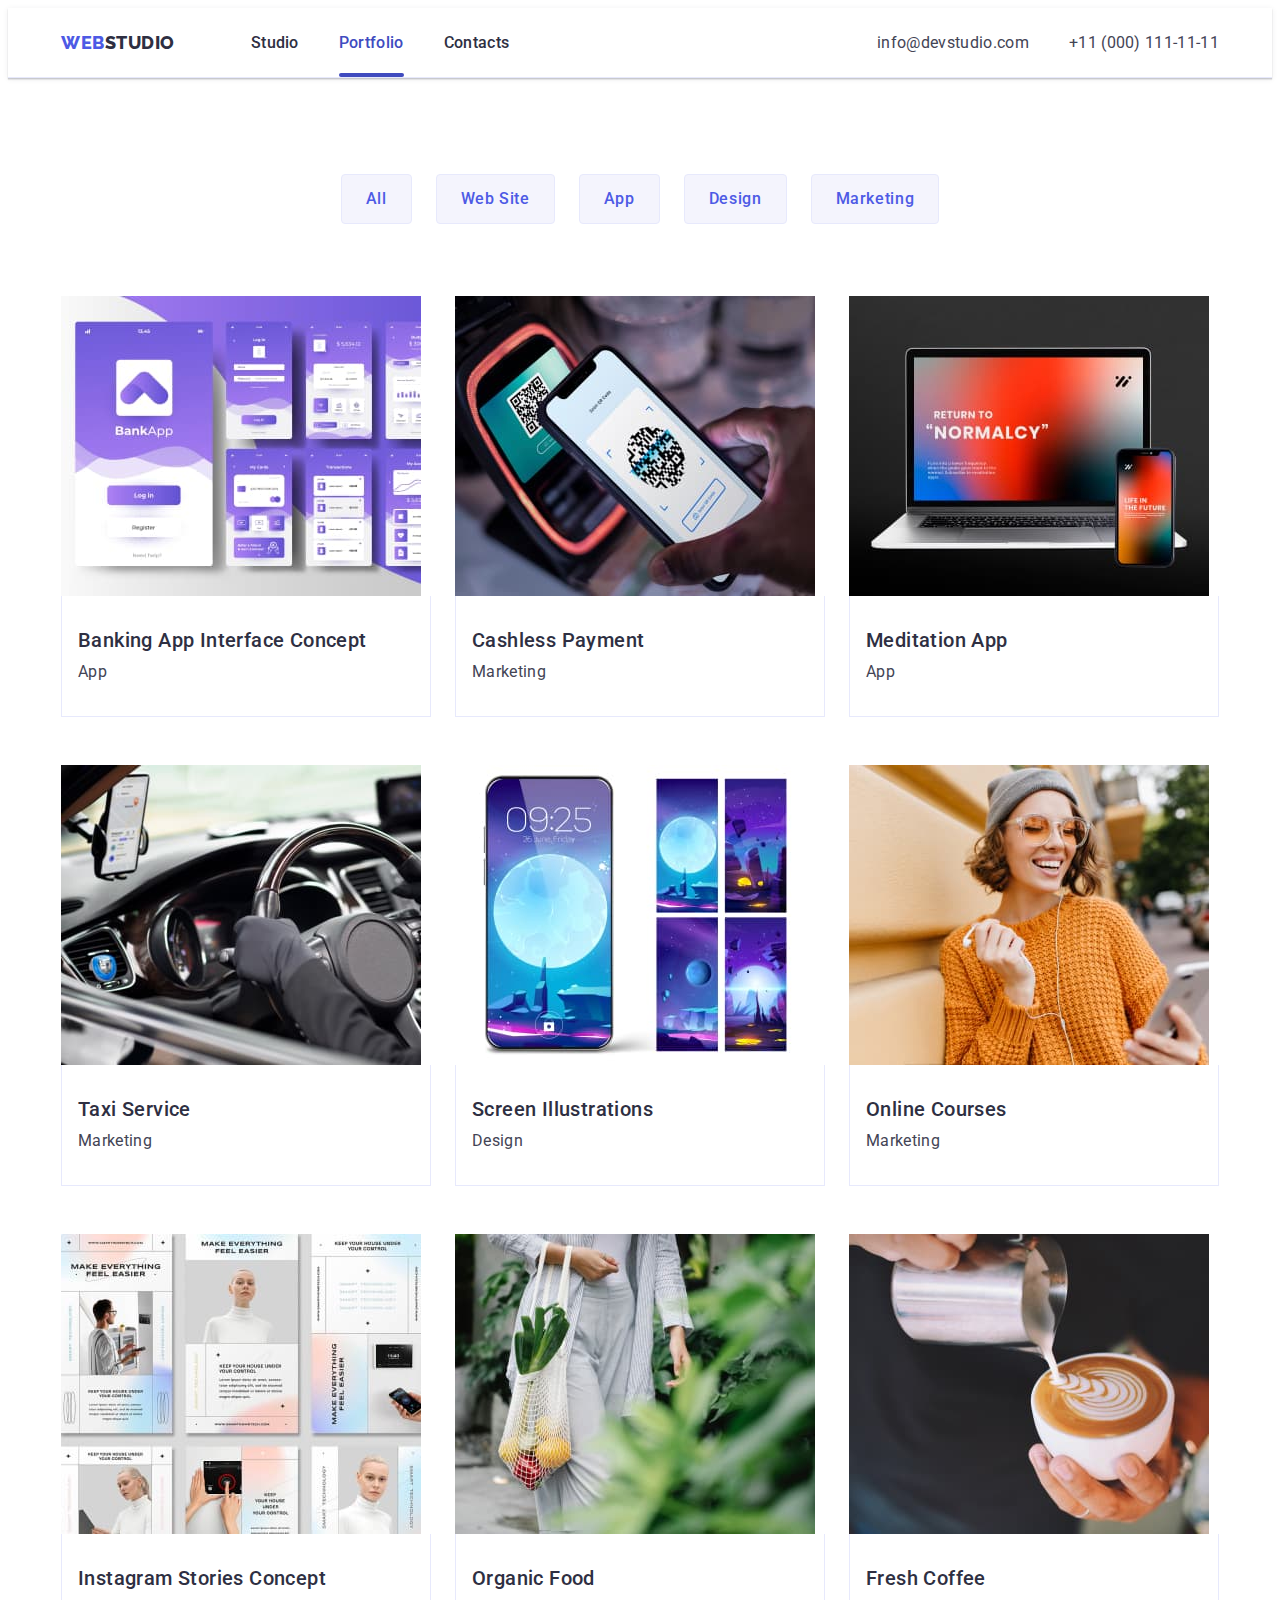
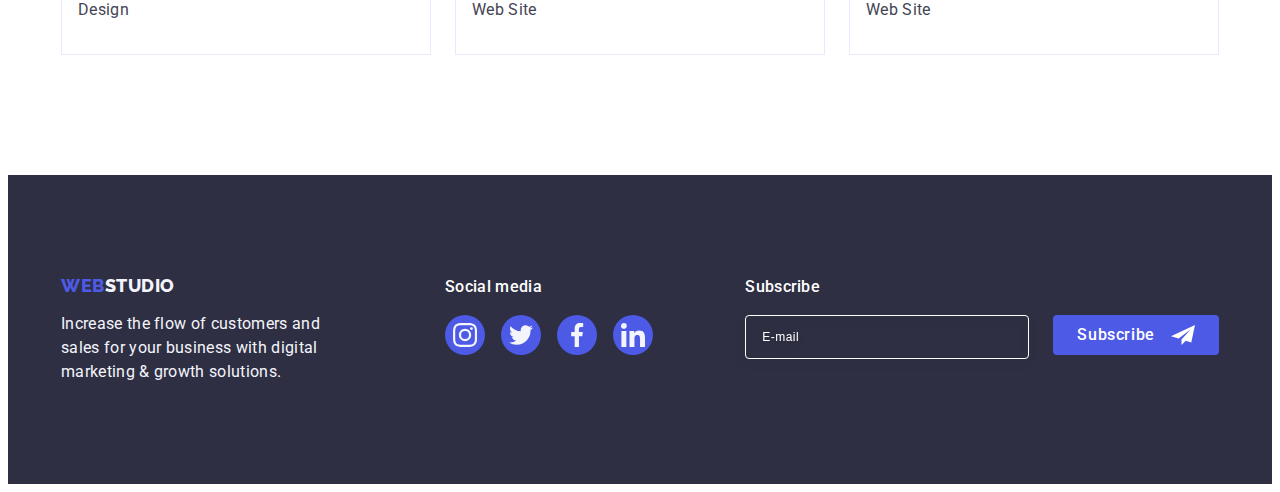
==== portfolio.html @ a3e86088 "start" ====
<!DOCTYPE html>
<html lang="en">
  <head>
    <meta charset="UTF-8" />
    <meta name="viewport" content="width=device-width, initial-scale=1.0" />
    <meta name="description" content="Integrated website development" />
    <link
      rel="stylesheet"
      href="https://cdnjs.cloudflare.com/ajax/libs/modern-normalize/2.0.0/modern-normalize.min.css"
      integrity="sha512-4xo8blKMVCiXpTaLzQSLSw3KFOVPWhm/TRtuPVc4WG6kUgjH6J03IBuG7JZPkcWMxJ5huwaBpOpnwYElP/m6wg=="
      crossorigin="anonymous"
      referrerpolicy="no-referrer"
    />
    <link rel="preconnect" href="https://fonts.googleapis.com" />
    <link rel="preconnect" href="https://fonts.gstatic.com" crossorigin />
    <link
      href="https://fonts.googleapis.com/css2?family=Raleway:wght@800&family=Roboto:wght@400;500;700;900&display=swap"
      rel="stylesheet"
    />
    <link rel="stylesheet" href="./css/styles.css" />
    <title>Wed Studio</title>
  </head>
  <body>
    <header class="header">
      <div class="container header-container">
        <nav class="header-navigation">
          <a class="logo link" href="./index.html"
            >Web<span class="logo-section">Studio</span></a
          >

          <ul class="content list">
            <li class="content-item-log">
              <a
                class="content-list link"
                href="./index.html"
                style="text-decoration: none"
                >Studio</a
              >
            </li>
            <li class="content-item-log">
              <a
                class="content-list current link"
                href="./portfolio.html"
                style="text-decoration: none"
                >Portfolio</a
              >
            </li>
            <li class="content-item-log">
              <a class="content-list link" href="" style="text-decoration: none"
                >Contacts</a
              >
            </li>
          </ul>
        </nav>
        <address class="contacts" id="contacts">
          <ul class="contacts-list list">
            <li>
              <a
                class="contacts-list-item link"
                href="mailto:info@devstudio.com"
                >info@devstudio.com</a
              >
            </li>
            <li>
              <a class="contacts-list-item link" href="tel:+110001111111"
                >+11 (000) 111-11-11</a
              >
            </li>
          </ul>
        </address>
      </div>
    </header>
    <main>
      <!--navigation-->
      <section class="menu">
        <div class="container">
          <h1 class="visually-hidden" id="portfolio">Portfolio</h1>
          <ul class="menu-list list">
            <li class="menu-item">
              <button class="menu-list-btn" type="button">All</button>
            </li>
            <li class="menu-item">
              <button class="menu-list-btn" type="button">Web Site</button>
            </li>
            <li class="menu-item">
              <button class="menu-list-btn" type="button">App</button>
            </li>
            <li class="menu-item">
              <button class="menu-list-btn" type="button">Design</button>
            </li>
            <li class="menu-item">
              <button class="menu-list-btn" type="button">Marketing</button>
            </li>
          </ul>

          <ul class="book-list list">
            <li class="book-item">
              <a class="book-item-link link" href="">
                <div class="book-item-cover">
                  <img
                    src="./images/sec11.jpg"
                    alt="page in the mobile application"
                    width="360"
                    height="300"
                  />
                  <p class="book-text">
                    14 Stylish and User-Friendly App Design Concepts · Task
                    Manager App · Calorie Tracker App · Exotic Fruit Ecommerce
                    App · Cloud Storage App
                  </p>
                </div>
                <div class="book-item-block">
                  <h2 class="book-sabtitle">Banking App Interface Concept</h2>
                  <p class="book-item-text">App</p>
                </div></a
              >
            </li>
            <li class="book-item">
              <a class="book-item-link link" href="">
                <div class="book-item-cover">
                  <img
                    src="./images/sec12.jpg"
                    alt="QR code scanning"
                    width="360"
                    height="300"
                  />
                  <p class="book-text">
                    14 Stylish and User-Friendly App Design Concepts · Task
                    Manager App · Calorie Tracker App · Exotic Fruit Ecommerce
                    App · Cloud Storage App
                  </p>
                </div>
                <div class="book-item-block">
                  <h2 class="book-sabtitle">Cashless Payment</h2>
                  <p class="book-item-text">Marketing</p>
                </div></a
              >
            </li>
            <li class="book-item">
              <a class="book-item-link link" href=""
                ><div class="book-item-cover">
                  <img
                    src="./images/sec13.jpg"
                    alt="An application for meditation on a laptop and phone"
                    width="360"
                    height="300"
                  />
                  <p class="book-text">
                    14 Stylish and User-Friendly App Design Concepts · Task
                    Manager App · Calorie Tracker App · Exotic Fruit Ecommerce
                    App · Cloud Storage App
                  </p>
                </div>
                <div class="book-item-block">
                  <h2 class="book-sabtitle">Meditation App</h2>
                  <p class="book-item-text">App</p>
                </div></a
              >
            </li>
            <li class="book-item">
              <a class="book-item-link link" href="">
                <div class="book-item-cover">
                  <img
                    src="./images/sec21.jpg"
                    alt="taxi steering wheel"
                    width="360"
                    height="300"
                  />
                  <p class="book-text">
                    14 Stylish and User-Friendly App Design Concepts · Task
                    Manager App · Calorie Tracker App · Exotic Fruit Ecommerce
                    App · Cloud Storage App
                  </p>
                </div>
                <div class="book-item-block">
                  <h2 class="book-sabtitle">Taxi Service</h2>
                  <p class="book-item-text">Marketing</p>
                </div></a
              >
            </li>
            <li class="book-item">
              <a class="book-item-link link" href=""
                ><div class="book-item-cover">
                  <img
                    src="./images/sec22.jpg"
                    alt="screensaver illustrations"
                    width="360"
                    height="300"
                  />
                  <p class="book-text">
                    14 Stylish and User-Friendly App Design Concepts · Task
                    Manager App · Calorie Tracker App · Exotic Fruit Ecommerce
                    App · Cloud Storage App
                  </p>
                </div>
                <div class="book-item-block">
                  <h2 class="book-sabtitle">Screen Illustrations</h2>
                  <p class="book-item-text">Design</p>
                </div></a
              >
            </li>
            <li class="book-item">
              <a class="book-item-link link" href=""
                ><div class="book-item-cover">
                  <img
                    src="./images/sec23.jpg"
                    alt="online access"
                    width="360"
                    height="300"
                  />
                  <p class="book-text">
                    14 Stylish and User-Friendly App Design Concepts · Task
                    Manager App · Calorie Tracker App · Exotic Fruit Ecommerce
                    App · Cloud Storage App
                  </p>
                </div>
                <div class="book-item-block">
                  <h2 class="book-sabtitle">Online Courses</h2>
                  <p class="book-item-text">Marketing</p>
                </div></a
              >
            </li>
            <li class="book-item">
              <a class="book-item-link link" href=""
                ><div class="book-item-cover">
                  <img
                    src="./images/sec31.jpg"
                    alt="Instagram Stories Concept"
                    width="360"
                    height="300"
                  />
                  <p class="book-text">
                    14 Stylish and User-Friendly App Design Concepts · Task
                    Manager App · Calorie Tracker App · Exotic Fruit Ecommerce
                    App · Cloud Storage App
                  </p>
                </div>
                <div class="book-item-block">
                  <h2 class="book-sabtitle">Instagram Stories Concept</h2>
                  <p class="book-item-text">Design</p>
                </div></a
              >
            </li>
            <li class="book-item">
              <a class="book-item-link link" href=""
                ><div class="book-item-cover">
                  <img
                    src="./images/sec32.jpg"
                    alt="Organic Food"
                    width="360"
                    height="300"
                  />
                  <p class="book-text">
                    14 Stylish and User-Friendly App Design Concepts · Task
                    Manager App · Calorie Tracker App · Exotic Fruit Ecommerce
                    App · Cloud Storage App
                  </p>
                </div>
                <div class="book-item-block">
                  <h2 class="book-sabtitle">Organic Food</h2>
                  <p class="book-item-text">Web Site</p>
                </div></a
              >
            </li>
            <li class="book-item">
              <a class="book-item-link link" href=""
                ><div class="book-item-cover">
                  <img
                    src="./images/sec33.jpg"
                    alt="Fresh Coffee"
                    width="360"
                    height="300"
                  />
                  <p class="book-text">
                    14 Stylish and User-Friendly App Design Concepts · Task
                    Manager App · Calorie Tracker App · Exotic Fruit Ecommerce
                    App · Cloud Storage App
                  </p>
                </div>
                <div class="book-item-block">
                  <h2 class="book-sabtitle">Fresh Coffee</h2>
                  <p class="book-item-text">Web Site</p>
                </div></a
              >
            </li>
          </ul>
        </div>
      </section>
    </main>
    <footer class="bottom">
      <div class="container bottom-container">
        <div class="bottom-container-item">
          <a class="bottom-logo link" href="./index.html"
            >Web<span class="bottom-logo-section">Studio</span></a
          >
          <p class="bottom-text">
            Increase the flow of customers and sales for your business with
            digital marketing & growth solutions.
          </p>
        </div>
        <div class="bottom-container-social">
          <p class="bottom-social-media">Social media</p>
          <ul class="list bottom-social">
            <li class="bottom-social-item">
              <a
                class="bottom-social-link"
                href=""
                aria-label="instagram"
                target="_blank"
                rel="noopener no-referrer"
              >
                <svg class="bottom-social-icon" width="24" height="24">
                  <use href="./images/icons.svg#icon-instagram-1"></use>
                </svg>
              </a>
            </li>
            <li class="bottom-social-item">
              <a
                class="bottom-social-link"
                href=""
                aria-label="twitter"
                target="_blank"
                rel="noopener no-referrer"
                ><svg class="bottom-social-icon" width="24" height="24">
                  <use href="./images/icons.svg#icon-twitter-1"></use></svg
              ></a>
            </li>
            <li class="bottom-social-item">
              <a
                class="bottom-social-link"
                href=""
                aria-label="facebook"
                target="_blank"
                rel="noopener no-referrer"
                ><svg class="bottom-social-icon" width="24" height="24">
                  <use href="./images/icons.svg#icon-facebook-1"></use></svg
              ></a>
            </li>
            <li class="bottom-social-item">
              <a
                class="bottom-social-link"
                href=""
                aria-label="linkedin"
                target="_blank"
                rel="noopener no-referrer"
                ><svg class="bottom-social-icon" width="24" height="24">
                  <use href="./images/icons.svg#icon-linkedin-1"></use></svg
              ></a>
            </li>
          </ul>
        </div>
        <div class="bottom-email">
          <p class="bottom-email-text">Subscribe</p>
          <form name="footer-form" class="bottom-form-email">
            <label class="footer-form-label" aria-label="email">
              <input
                class="footer-input"
                name="footer-email"
                type="email"
                placeholder="E-mail"
              />
            </label>
            <button class="footer-form-btn" type="submit">
              Subscribe
              <svg class="footer-btn-icon" width="24" height="24">
                <use href="./images/icons.svg#icon-frame-3"></use>
              </svg>
            </button>
          </form>
        </div>
      </div>
    </footer>
  </body>
</html>
---- css/styles.css ----
:root {
  --primary-black-color: #2e2f42;
  --primary-white-color: #fff;
  --secondary-text-color: #434455;
  --secondary-color: #4d5ae5;
  --text-font-size: 16px;
  --header-font-size: 36px;
}

body {
  font-family: "Roboto", sans-serif;
  color: #434455;
  background-color: #fff;
}

p,
h1,
h2,
h3,
h4,
h5,
h6 {
  margin-top: 0;
  margin-bottom: 0;
}

ul,
ol {
  margin-top: 0;
  margin-bottom: 0;
  padding-left: 0;
}

img {
  display: block;
  max-width: 100%;
  height: auto;
}

address {
  font-style: normal;
}

button {
  cursor: pointer;
  font-family: inherit;
  color: currentColor;
}

.container {
  width: 100%;
  max-width: 1158px;
  padding-left: 15px;
  padding-right: 15px;
  margin: 0 auto;
}

.visually-hidden {
  position: absolute;
  width: 1px;
  height: 1px;
  margin: -1px;
  border: 0;
  padding: 0;
  white-space: nowrap;
  clip-path: inset(100%);
  clip: rect(0 0 0 0);
  overflow: hidden;
}

.list {
  list-style-type: none;
}

.link {
  text-decoration: none;
}

/** header */
.header {
  border-bottom: 1px solid #e7e9fc;
  box-shadow: 0px 2px 1px rgba(46, 47, 66, 0.08),
    0px 1px 1px rgba(46, 47, 66, 0.16), 0px 1px 6px rgba(46, 47, 66, 0.08);
}

.header-container {
  display: flex;
  align-items: center;
}
.logo {
  color: var(--secondary-color);
  font-size: 18px;
  font-family: "Raleway", sans-serif;
  font-weight: 800;
  line-height: 1.17;
  letter-spacing: 0.03em;
  text-transform: uppercase;
  margin-right: 76px;
  padding: 24px 0;
}

.logo-section {
  color: var(--primary-black-color);
}

.content {
  display: flex;
  gap: 40px;
}

.content-list {
  position: relative;
  width: 100%;
  height: 100%;
  color: #404bbf;
}

.content-item-log .current::after {
  content: "";
  width: 100%;
  height: 4px;
  border-radius: 2px;
  background: #404bbf;
  position: absolute;
  left: 0;
  bottom: -1px;
}
.header-navigation {
  display: flex;
  align-items: center;
  margin-right: auto;
  /*flex-grow: 1;*/
}

.contacts-list {
  display: flex;
  align-items: center;
  gap: 40px;
}
.content-list {
  color: var(--primary-black-color);
  font-size: var(--text-font-size);
  font-weight: 500;
  line-height: 1.5;
  letter-spacing: 0.02em;
  padding: 24px 0;
  transition: color 250ms cubic-bezier(0.4, 0, 0.2, 1);
}

.content-list:hover,
.content-list:focus {
  text-decoration: underline;
  color: #404bbf;
}
.content-list:active {
  color: #404bbf;
}

.current {
  color: #404bbf;
}

.contacts-list-item {
  color: var(--secondary-text-color);
  font-size: var(--text-font-size);
  line-height: 1.5;
  letter-spacing: 0.02em;
  padding: 24px 0;
  transition: color 250ms cubic-bezier(0.4, 0, 0.2, 1);
}
.contacts-list-item:hover,
.contacts-list-item:focus {
  color: #404bbf;
}
/** main-section-title */

.quote {
  max-width: 1440px;
  padding: 188px 0;
  background-color: #2e2f42;
  background-image: linear-gradient(
      rgba(46, 47, 66, 0.7),
      rgba(46, 47, 66, 0.7)
    ),
    url(../images/people-office.jpg);
  background-repeat: no-repeat;
  background-position: center;
  background-size: cover;
  display: flex;
  margin: auto;
}

.quote-title {
  color: var(--primary-white-color);
  text-align: center;
  font-size: 56px;
  font-weight: 700;
  line-height: 1.07;
  letter-spacing: 0.02em;
  max-width: 496px;
  margin: 0 auto;
  margin-bottom: 48px;
  align-items: center;
}
.quote-button {
  font-family: "Roboto", sans-serif;
  background-color: var(--secondary-color);
  color: var(--primary-white-color);
  font-size: var(--text-font-size);
  font-weight: 500;
  line-height: 1.5;
  letter-spacing: 0.04em;
  display: block;
  margin: 0 auto;
  min-width: 169px;
  height: 56px;
  border: none;
  padding: 16px 32px;
  border-radius: 4px;
  transition: background-color 250ms cubic-bezier(0.4, 0, 0.2, 1);
}
.quote-button:hover,
.quote-button:focus {
  background-color: #404bbf;
}

/** main-section-advantage */

.advantages-block {
  width: 264px;
  height: 112px;
  background-color: #f4f4fd;
  border-radius: 4px;
  margin-bottom: 8px;
  display: flex;
  align-items: center;
  justify-content: center;
}

.advantages-subtitle {
  color: var(--primary-black-color);
  font-size: 20px;
  font-weight: 500;
  line-height: 1.2;
  letter-spacing: 0.02em;
  margin-bottom: 8px;
}
.advantages-item-text {
  font-size: var(--text-font-size);
  line-height: 1.5;
  letter-spacing: 0.02em;
  color: var(--secondary-text-color);
  max-width: 264px;
}

.advantages-list {
  display: flex;
  gap: 24px;
}

.advantages {
  padding-top: 120px;
  padding-bottom: 120px;
}
/** main-section-doing */
.portfolio {
  padding-bottom: 120px;
}
.portfolio-title {
  text-align: center;
  color: #2e2f42;
  font-size: var(--header-font-size);
  font-weight: 700;
  line-height: 1.11;
  letter-spacing: 0.02em;
  text-transform: capitalize;
  margin-bottom: 72px;
}

.portfolio-list {
  display: flex;
  gap: 24px;
  flex-basis: calc((100% - 48px) / 3);
}
/** main-section-team */
.team {
  background-color: #f4f4fd;
  padding-bottom: 120px;
  padding-top: 120px;
}

.our-team {
  text-align: center;
  color: #2e2f42;
  font-size: var(--header-font-size);
  font-weight: 700;
  line-height: 1.11;
  letter-spacing: 0.02em;
  text-transform: capitalize;
  margin-bottom: 72px;
}
.team-list {
  display: flex;
  gap: 24px;
  flex-basis: calc((100% - 72px) / 4);
}
.team-item {
  background-color: #ffffff;
  border-radius: 0px 0px 4px 4px;
  box-shadow: 0px 2px 1px 0px rgba(46, 47, 66, 0.08),
    0px 1px 1px 0px rgba(46, 47, 66, 0.16),
    0px 1px 6px 0px rgba(46, 47, 66, 0.08);
}

.team-subtitle {
  color: var(--primary-black-color);
  text-align: center;
  font-size: 20px;
  font-weight: 500;
  line-height: 1.2;
  letter-spacing: 0.02em;
  margin-bottom: 8px;
}
.team-item-text {
  color: var(--secondary-text-color);
  text-align: center;
  font-size: var(--text-font-size);
  line-height: 1.5;
  letter-spacing: 0.02em;
  margin-bottom: 8px;
}

.team-item-one {
  padding: 32px 0;
}

.team-social {
  display: flex;
  gap: 24px;
  justify-content: center;
}

.team-social-link {
  width: 40px;
  height: 40px;
  border-radius: 50%;
  background-color: var(--secondary-color);
  display: flex;
  justify-content: center;
  align-items: center;
  transition: background-color 250ms cubic-bezier(0.4, 0, 0.2, 1);
}

.team-item:hover .team-social-link {
  background-color: #404bbf;
}

.team-social-link:focus {
  background-color: #404bbf;
}

.team-social-link:hover {
  background-color: #404bbf;
}

.team-social-icon {
  fill: currentColor;
  color: #f4f4fd;
}

/**main-section-custom */
.custom {
  padding-top: 120px;
  padding-bottom: 120px;
}

.custom-header {
  text-align: center;
  font-size: 36px;
  font-style: normal;
  font-weight: 700;
  color: var(--primary-black-color);
  line-height: 1.11;
  letter-spacing: 0.02em;
  text-transform: capitalize;
  margin-bottom: 72px;
}

.custom-list {
  display: flex;
  gap: 24px;
  justify-content: center;
}

.custom-item {
  width: 168px;
  height: 88px;
}

.custom-item-icon {
  fill: currentColor;
}

.custom-item-link {
  width: 100%;
  height: 100%;
  border-radius: 4px;
  border: 1px solid #8e8f99;
  display: flex;
  justify-content: center;
  align-items: center;
  color: #8e8f99;
  transition: border-color 250ms cubic-bezier(0.4, 0, 0.2, 1),
    color 250ms cubic-bezier(0.4, 0, 0.2, 1);
}

.custom-item-link:hover {
  color: #404bbf;
  border-color: #404bbf;
}

.custom-item-link:focus {
  color: #404bbf;
  border-color: #404bbf;
}

/** footer */

.bottom {
  background-color: #2e2f42;
  padding-top: 100px;
  padding-bottom: 100px;
}

.bottom-logo {
  color: var(--secondary-color);
  font-size: 18px;
  font-family: "Raleway", sans-serif;
  font-weight: 800;
  line-height: 1.17;
  letter-spacing: 0.03em;
  text-transform: uppercase;
  display: inline-block;
  margin-bottom: 16px;
}

.bottom-logo-section {
  color: #f4f4fd;
}

.bottom-text {
  color: #f4f4fd;
  font-size: var(--text-font-size);
  line-height: 1.5;
  letter-spacing: 0.02em;
  max-width: 264px;
}

.bottom-container-social {
  margin-right: 80px;
}

.bottom-container {
  display: flex;
  align-items: baseline;
}
.bottom-container-item {
  margin-right: 120px;
}

.bottom-social-media {
  color: var(--primary-white-color);
  font-size: 16px;
  font-weight: 500;
  line-height: 1.5;
  letter-spacing: 0.02em;
  margin-bottom: 16px;
}

.bottom-social {
  display: flex;
  gap: 16px;
}

.bottom-social-link {
  width: 40px;
  height: 40px;
  border-radius: 50%;
  background-color: var(--secondary-color);
  display: flex;
  justify-content: center;
  align-items: center;
  transition: background-color 250ms cubic-bezier(0.4, 0, 0.2, 1);
}

.bottom-social-link:hover,
.bottom-social-link:focus {
  background-color: #31d0aa;
}

.bottom-social-icon {
  fill: currentColor;
  color: #f4f4fd;
}

.bottom-email {
  margin-left: auto;
}

.bottom-form-email {
  display: flex;
  gap: 24px;
}
.bottom-email-text {
  color: var(--primary-white-color);
  font-size: 16px;
  font-weight: 500;
  line-height: 1.5;
  letter-spacing: 0.02em;
  margin-bottom: 16px;
}

.footer-input {
  width: 264px;
  height: 40px;
  border-radius: 4px;
  border: 1px solid #fff;
  filter: drop-shadow(0px 4px 4px rgba(0, 0, 0, 0.15));
  padding-left: 16px;
  background-color: transparent;
  color: var(--primary-white-color);
  font-size: 12px;
  line-height: 1.5;
  letter-spacing: 0.04em;
}

.footer-input::placeholder {
  color: var(--primary-white-color);
  font-size: 12px;
  line-height: 1.5;
  letter-spacing: 0.04em;
}

.footer-form-btn {
  font-family: Roboto, sans-serif;
  padding: 8px 24px;
  min-width: 165px;
  height: 40px;
  border-radius: 4px;
  background: #4d5ae5;
  font-size: 16px;
  font-weight: 500;
  line-height: 1.5;
  letter-spacing: 0.04em;
  color: #fff;
  display: flex;
  justify-content: center;
  align-items: center;
  cursor: pointer;
  border: none;
  transition: background-color 250ms cubic-bezier(0.4, 0, 0.2, 1);
}

.footer-form-btn:hover,
.footer-form-btn:focus {
  background-color: #31d0aa;
}

.footer-btn-icon {
  fill: currentColor;
  margin-left: 16px;
}

/** portfolio-navigation-btn */
.menu-list {
  display: flex;
  justify-content: center;
  gap: 24px;
  margin-bottom: 72px;
}

.menu {
  padding-top: 96px;
  padding-bottom: 120px;
}

.menu-list-btn {
  color: var(--secondary-color);
  font-family: "Roboto", sans-serif;
  background-color: #f4f4fd;
  text-align: center;
  font-size: var(--text-font-size);
  font-weight: 500;
  line-height: 1.5;
  letter-spacing: 0.04em;
  padding: 12px 24px;
  border-radius: 4px;
  border: 1px solid #e7e9fc;
  transition: color 250ms cubic-bezier(0.4, 0, 0.2, 1),
    background-color 250ms cubic-bezier(0.4, 0, 0.2, 1),
    border-color 250ms cubic-bezier(0.4, 0, 0.2, 1),
    box-shadow 250ms cubic-bezier(0.4, 0, 0.2, 1);
}

.menu-list-btn:hover,
.menu-list-btn:focus {
  color: var(--primary-white-color);
  background-color: #404bbf;
  border: 1px solid transparent;
  box-shadow: 0px 2px 2px 0px rgba(0, 0, 0, 0.12),
    0px 2px 1px 0px rgba(0, 0, 0, 0.08), 0px 3px 1px 0px rgba(0, 0, 0, 0.1);
}

/** app */

.book-list {
  display: flex;
  flex-wrap: wrap;
  column-gap: 24px;
  row-gap: 48px;
}

.book-item {
  width: calc((100% - 48px) / 3);
}

.book-item-link:hover .book-text {
  transform: translateY(0%);
}

.book-item-link:focus .book-text {
  transform: translateY(0%);
}

.book-item-link {
  display: block;
  transition: box-shadow 250ms cubic-bezier(0.4, 0, 0.2, 1);
}

.book-item-link:hover {
  box-shadow: 0px 1px 6px rgba(46, 47, 66, 0.08),
    0px 1px 1px rgba(46, 47, 66, 0.16), 0px 2px 1px rgba(46, 47, 66, 0.08);
}

.book-item-link:focus {
  box-shadow: 0px 1px 6px rgba(46, 47, 66, 0.08),
    0px 1px 1px rgba(46, 47, 66, 0.16), 0px 2px 1px rgba(46, 47, 66, 0.08);
}

.book-item-cover {
  position: relative;
  overflow: hidden;
}

.book-text {
  top: 0;
  left: 0;
  padding: 40px 32px;
  height: 100%;
  position: absolute;
  font-size: 16px;
  line-height: 1.5;
  letter-spacing: 0.02em;
  color: #f4f4fd;
  background-color: var(--secondary-color);
  transform: translateY(100%);
  transition: transform 250ms cubic-bezier(0.4, 0, 0.2, 1);
}

.book-item-block {
  padding: 32px 16px;
  border: 1px solid #e7e9fc;
  border-top: none;
}
.book-sabtitle {
  color: var(--primary-black-color);
  font-size: 20px;
  font-weight: 500;
  line-height: 1.2;
  letter-spacing: 0.02em;
  margin-bottom: 8px;
}

.book-item-text {
  color: var(--secondary-text-color);
  font-size: var(--text-font-size);
  line-height: 1.5;
  letter-spacing: 0.02em;
}

/**---------Modal----------*/

.backdrop {
  position: fixed;
  top: 0;
  width: 100%;
  height: 100%;
  background-color: rgba(46, 47, 66, 0.4);
  transition: opacity 250ms cubic-bezier(0.4, 0, 0.2, 1),
    visibility 250ms cubic-bezier(0.4, 0, 0.2, 1);
}

.modal {
  width: 408px;
  min-height: 584px;
  border-radius: 4px;
  background-color: #fcfcfc;
  box-shadow: 0px 2px 1px 0px rgba(0, 0, 0, 0.2),
    0px 1px 3px 0px rgba(0, 0, 0, 0.12), 0px 1px 1px 0px rgba(0, 0, 0, 0.14);
  position: absolute;
  top: 50%;
  left: 50%;
  transform: translate(-50%, -50%) scale(1);
  transition: transform 250ms cubic-bezier(0.4, 0, 0.2, 1);
  padding: 72px 24px 24px 24px;
}

.backdrop.is-hidden .modal {
  transform: translate(-50%, -50%) scaleX(5);
}

.modal-close-btn {
  width: 24px;
  height: 24px;
  border-radius: 50%;
  border: 1px solid rgba(0, 0, 0, 0.1);
  position: absolute;
  top: 24px;
  padding: 0;
  right: 24px;
  fill: currentColor;
  color: #2e2f42;
  background-color: #e7e9fc;
  display: flex;
  align-items: center;
  justify-content: center;
  cursor: pointer;
  transition: background-color 250ms cubic-bezier(0.4, 0, 0.2, 1),
    border 250ms cubic-bezier(0.4, 0, 0.2, 1);
}

.modal-close-btn:hover {
  background-color: #404bbf;
  border: none;
}

.modal-close-btn:focus {
  background-color: #404bbf;
  border: none;
}

.modal-close-btn:active {
  background-color: #404bbf;
}

.modal-icon {
  fill: #2e2f42;
  transition: fill 250ms cubic-bezier(0.4, 0, 0.2, 1);
}

.modal-close-btn:hover .modal-icon {
  fill: var(--primary-white-color);
}

.modal-close-btn:focus .modal-icon {
  fill: var(--primary-white-color);
}

.is-hidden {
  opacity: 0;
  visibility: hidden;
  pointer-events: none;
}

.modal-title {
  color: var(--primary-black-color);
  font-size: 16px;
  font-weight: 500;
  line-height: 1.5;
  letter-spacing: 0.02em;
  text-align: center;
  margin-bottom: 16px;
}

.modal-form-input {
  width: 100%;
  height: 40px;
  border-radius: 4px;
  border: 1px solid rgba(46, 47, 66, 0.4);
  padding: 11px 11px 11px 38px;
  background-color: transparent;
  font-size: 12px;
  line-height: 1.16;
  letter-spacing: 0.04em;
  color: rgba(46, 47, 66, 0.4);
  outline: transparent;
  transition: border-color 250ms cubic-bezier(0.4, 0, 0.2, 1);
}

.modal-form-input:focus {
  border-color: var(--secondary-color);
}

.modal-label {
  display: block;
  color: #8e8f99;
  font-size: 12px;
  line-height: 1.17;
  letter-spacing: 0.04em;
  margin-bottom: 4px;
}

.modal-field {
  margin-bottom: 8px;
}

.input-wrap {
  position: relative;
}

.modal-input-icon {
  position: absolute;
  left: 16px;
  top: 50%;
  transform: translateY(-50%);
  transition: fill 250ms cubic-bezier(0.4, 0, 0.2, 1);
}

.modal-field-text {
  margin-bottom: 16px;
}

.modal-form-input:focus + .modal-input-icon {
  fill: #4d5ae5;
}

.user-comment {
  color: rgba(46, 47, 66, 0.4);
  border-color: transparent;
  font-size: 12px;
  line-height: 1.17;
  letter-spacing: 0.04em;
  padding: 8px 16px;
  width: 100%;
  height: 120px;
  outline: transparent;
  background: transparent;
  border-radius: 4px;
  border: 1px solid var(--navyblue-modal, rgba(46, 47, 66, 0.4));
  resize: none;
  transition: border-color 250ms cubic-bezier(0.4, 0, 0.2, 1);
}

.user-comment::placeholder {
  color: rgba(46, 47, 66, 0.4);
  font-size: 12px;
  line-height: 1.16;
  letter-spacing: 0.03em;
}

.user-comment:focus {
  border-color: var(--secondary-color);
}

.modal-btn {
  min-width: 169px;
  height: 56px;
  border-radius: 4px;
  background-color: var(--iris, #4d5ae5);
  box-shadow: 0px 4px 4px 0px rgba(0, 0, 0, 0.15);
  border: none;
  color: var(--primary-white-color);
  font-family: "Roboto", sans-serif;
  font-size: 16px;
  font-weight: 500;
  line-height: 1.5;
  letter-spacing: 0.04em;
  display: block;
  margin: auto;
  cursor: pointer;
  transition: background-color 250ms cubic-bezier(0.4, 0, 0.2, 1);
}

.modal-btn:hover,
.modal-btn:focus {
  background-color: #404bbf;
}

.modal-field {
  margin-bottom: 8px;
}

.modal-check-text {
  color: #8e8f99;
  font-size: 12px;
  line-height: 1.17;
  letter-spacing: 0.04em;
}

.privacy-link {
  color: var(--secondary-color);
  font-size: 12px;
  line-height: 1.3;
  letter-spacing: 0.04em;
}

.modal-field-privacy {
  margin-bottom: 24px;
}

.modal-check-text .icon-check-privacy {
  display: inline-flex;
  justify-content: center;
  align-items: center;
  width: 16px;
  height: 16px;
  border-radius: 2px;
  border: 1px solid rgba(46, 47, 66, 0.4);
  background-color: transparent;
  margin-right: 8px;
  fill: transparent;
  transition: background-color 250ms cubic-bezier(0.4, 0, 0.2, 1),
    border 250ms cubic-bezier(0.4, 0, 0.2, 1),
    fill 250ms cubic-bezier(0.4, 0, 0.2, 1);
}

.modal-field-input:checked + .modal-check-text .icon-check-privacy {
  background-color: #404bbf;
  border: none;
  fill: #f4f4fd;
}
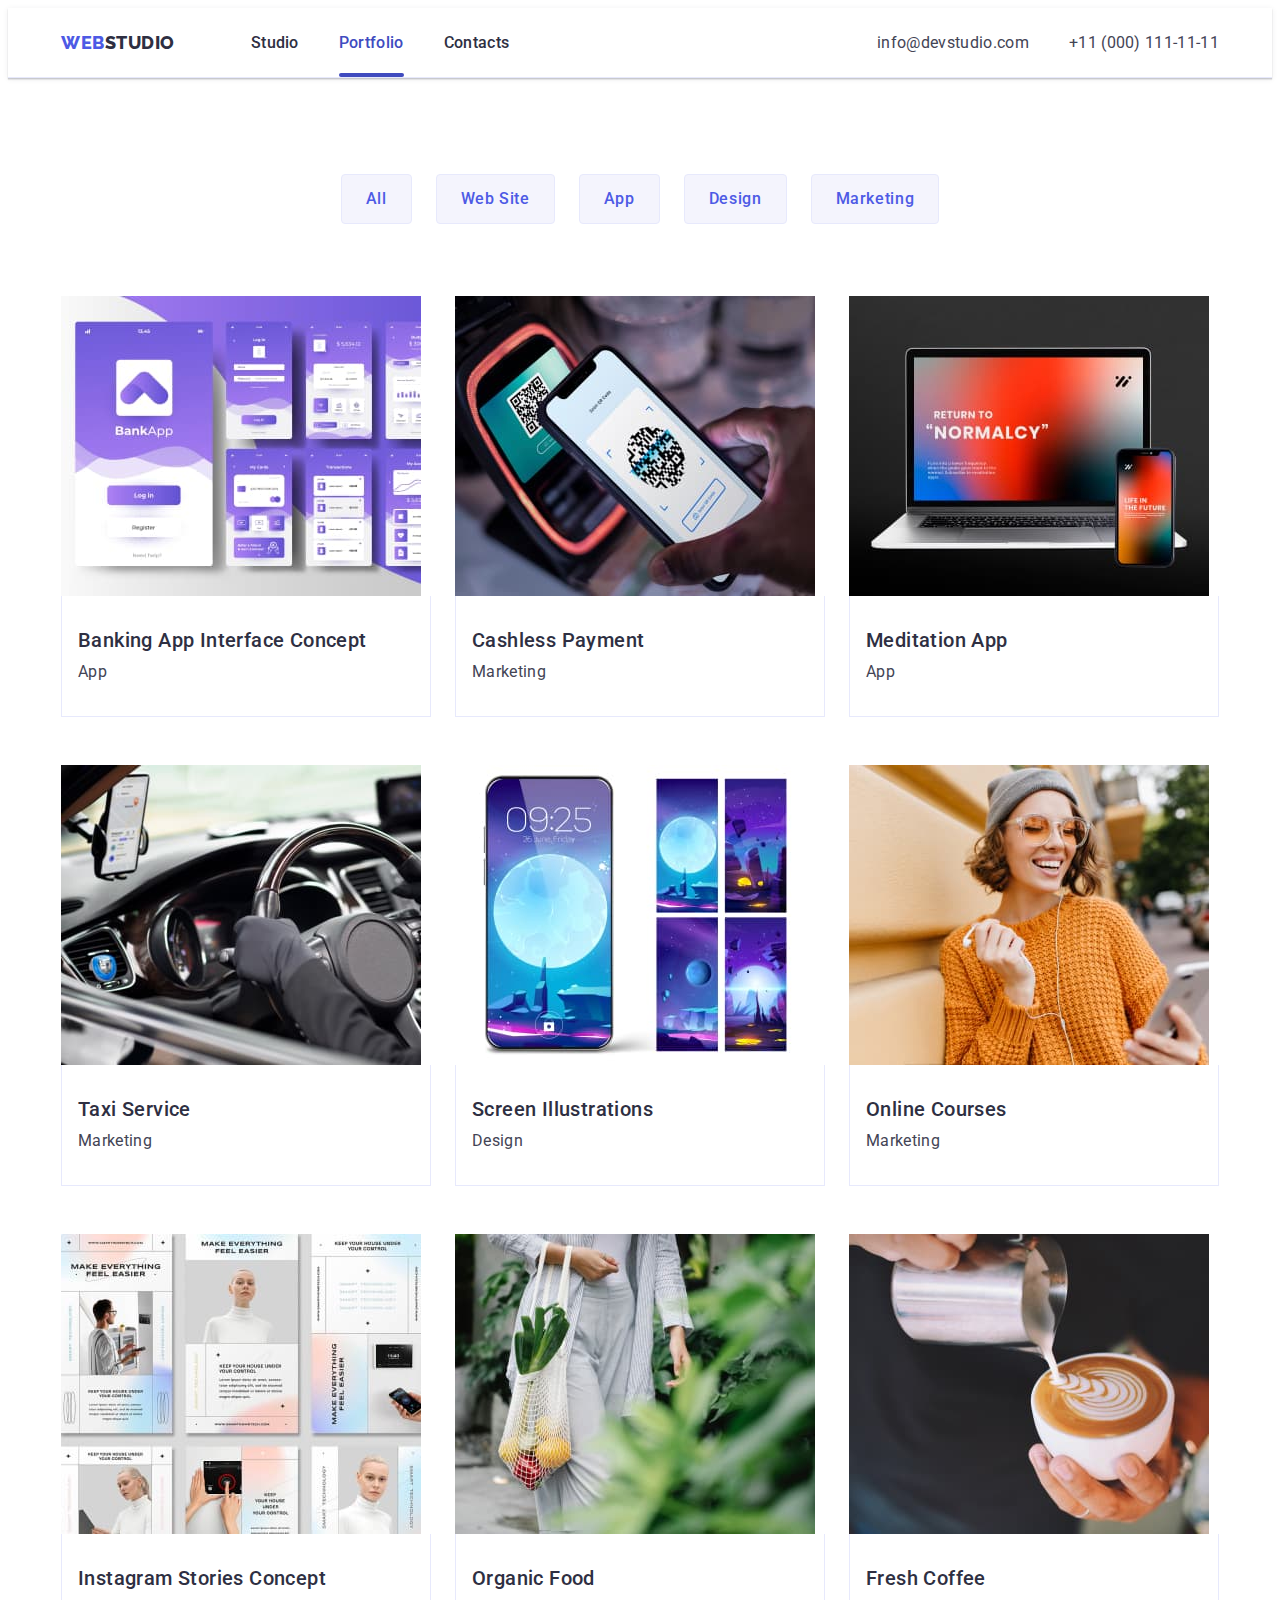
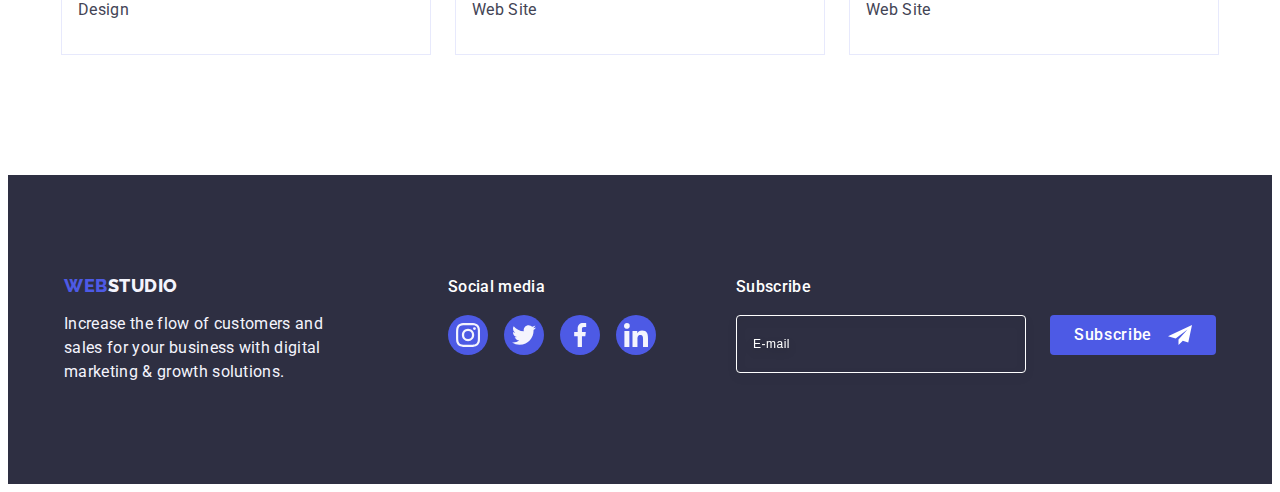
==== commit fc900b34: "Final" ====
--- a/portfolio.html
+++ b/portfolio.html
@@ -18,6 +18,7 @@
       rel="stylesheet"
     />
     <link rel="stylesheet" href="./css/styles.css" />
+    <link rel="stylesheet" href="./css/media.css" />
     <title>Wed Studio</title>
   </head>
   <body>
--- a/css/styles.css
+++ b/css/styles.css
@@ -49,7 +49,6 @@
 
 .container {
   width: 100%;
-  max-width: 1158px;
   padding-left: 15px;
   padding-right: 15px;
   margin: 0 auto;
@@ -76,6 +75,10 @@
   text-decoration: none;
 }
 
+.no-scroll {
+  overflow: hidden;
+}
+
 /** header */
 .header {
   border-bottom: 1px solid #e7e9fc;
@@ -95,7 +98,8 @@
   line-height: 1.17;
   letter-spacing: 0.03em;
   text-transform: uppercase;
-  margin-right: 76px;
+  /* margin-right: 120px; */
+  /* margin-right: 76px; */
   padding: 24px 0;
 }
 
@@ -103,28 +107,6 @@
   color: var(--primary-black-color);
 }
 
-.content {
-  display: flex;
-  gap: 40px;
-}
-
-.content-list {
-  position: relative;
-  width: 100%;
-  height: 100%;
-  color: #404bbf;
-}
-
-.content-item-log .current::after {
-  content: "";
-  width: 100%;
-  height: 4px;
-  border-radius: 2px;
-  background: #404bbf;
-  position: absolute;
-  left: 0;
-  bottom: -1px;
-}
 .header-navigation {
   display: flex;
   align-items: center;
@@ -132,57 +114,175 @@
   /*flex-grow: 1;*/
 }
 
+.content,
 .contacts-list {
-  display: flex;
-  align-items: center;
-  gap: 40px;
-}
-.content-list {
-  color: var(--primary-black-color);
-  font-size: var(--text-font-size);
-  font-weight: 500;
-  line-height: 1.5;
-  letter-spacing: 0.02em;
-  padding: 24px 0;
+  display: none;
+}
+
+.menu-open-btn {
+  border: none;
+  background: #fff;
+}
+
+.menu-open-btn:hover,
+.menu-open-btn:focus {
+  border-bottom: 1px solid #e7e9fc;
+  background: #fff;
+  box-shadow: 0px 1px 6px 0px rgba(46, 47, 66, 0.08),
+    0px 1px 1px 0px rgba(46, 47, 66, 0.16),
+    0px 2px 1px 0px rgba(46, 47, 66, 0.08);
+}
+
+.mob-menu {
+  background-color: var(--primary-white-color);
+  position: fixed;
+  top: 0;
+  left: 0;
+  width: 100vw;
+  height: 100vh;
+  z-index: 2;
+  padding: 80px 35px 40px 40px;
+  display: flex;
+  flex-direction: column;
+  justify-content: space-between;
+  transition: transform 250ms cubic-bezier(0.4, 0, 0.2, 1);
+  transform: scale(1);
+}
+
+.mob-menu.is-hidden {
+  transform: scale(5);
+}
+
+.mob-close-btn {
+  position: absolute;
+  top: 24px;
+  right: 24px;
+  cursor: pointer;
+  width: 24px;
+  height: 24px;
+  border-radius: 50%;
+  border: 1px solid rgba(0, 0, 0, 0.1);
+  position: absolute;
+  top: 24px;
+  padding: 0;
+  right: 24px;
+  fill: currentColor;
+  color: #2e2f42;
+  background-color: #e7e9fc;
+  display: flex;
+  align-items: center;
+  justify-content: center;
+  transition: background-color 250ms cubic-bezier(0.4, 0, 0.2, 1),
+    border 250ms cubic-bezier(0.4, 0, 0.2, 1);
+}
+
+.mob-close-btn:hover {
+  background-color: #404bbf;
+  border: none;
+}
+
+.mob-close-btn:focus {
+  background-color: #404bbf;
+  border: none;
+}
+
+.mob-close-btn:active {
+  background-color: #404bbf;
+}
+
+.mob-content-item:not(:last-child) {
+  margin-bottom: 40px;
+}
+.mob-content-list {
+  font-size: 36px;
+  font-weight: 700;
+  line-height: 1.11;
+  letter-spacing: 0.03em;
+  text-transform: capitalize;
+  color: #2e2f42;
   transition: color 250ms cubic-bezier(0.4, 0, 0.2, 1);
 }
 
-.content-list:hover,
-.content-list:focus {
+.mob-content-list:hover,
+.mob-content-list:focus {
   text-decoration: underline;
   color: #404bbf;
 }
-.content-list:active {
+.mob-content-list:active {
   color: #404bbf;
+}
+
+.mob-contacts {
+  margin-bottom: 48px;
+}
+.mob-contacts-list {
+  margin-bottom: 40px;
 }
 
 .current {
   color: #404bbf;
 }
-
-.contacts-list-item {
-  color: var(--secondary-text-color);
-  font-size: var(--text-font-size);
-  line-height: 1.5;
-  letter-spacing: 0.02em;
-  padding: 24px 0;
-  transition: color 250ms cubic-bezier(0.4, 0, 0.2, 1);
-}
-.contacts-list-item:hover,
-.contacts-list-item:focus {
-  color: #404bbf;
-}
+.mob-contacts-tel {
+  min-width: 320px;
+  color: #4d5ae5;
+  font-size: 36px;
+  font-weight: 700;
+  line-height: 1.11;
+  letter-spacing: 0.03em;
+  text-transform: capitalize;
+}
+
+.mob-contacts-email {
+  color: #434455;
+  font-size: 20px;
+  font-weight: 500;
+  line-height: 1.2;
+  letter-spacing: 0.02em;
+}
+
+.mob-social {
+  display: flex;
+  gap: 56px;
+}
+.mob-social-item {
+}
+.mob-social-link {
+  width: 40px;
+  height: 40px;
+  border-radius: 50%;
+  background-color: var(--secondary-color);
+  display: flex;
+  justify-content: center;
+  align-items: center;
+  transition: background-color 250ms cubic-bezier(0.4, 0, 0.2, 1);
+}
+
+.mob-contacts-listen {
+}
+
+.mob-social-link:focus {
+  background-color: #404bbf;
+}
+
+.mob-social-link:hover {
+  background-color: #404bbf;
+}
+.mob-social-icon {
+  fill: var(--primary-white-color);
+}
+
 /** main-section-title */
 
 .quote {
   max-width: 1440px;
-  padding: 188px 0;
+  /* padding: 188px 0; */
+  padding: 112px 0;
   background-color: #2e2f42;
   background-image: linear-gradient(
       rgba(46, 47, 66, 0.7),
       rgba(46, 47, 66, 0.7)
     ),
-    url(../images/people-office.jpg);
+    url(../images/people-office-mob.jpg);
   background-repeat: no-repeat;
   background-position: center;
   background-size: cover;
@@ -190,16 +290,32 @@
   margin: auto;
 }
 
+@media (min-device-pixel-ratio: 2),
+  (min-resolution: 192dpi),
+  (min-resolution: 2dppx) {
+  .quote {
+    background-image: linear-gradient(
+        rgba(46, 47, 66, 0.7),
+        rgba(46, 47, 66, 0.7)
+      ),
+      url(../images/people-office-mob-2x.jpg);
+  }
+}
+
 .quote-title {
   color: var(--primary-white-color);
   text-align: center;
-  font-size: 56px;
+  /* font-size: 56px; */
+  font-size: 36px;
   font-weight: 700;
-  line-height: 1.07;
-  letter-spacing: 0.02em;
-  max-width: 496px;
+  line-height: 1.11;
+  /* line-height: 1.07; */
+  letter-spacing: 0.02em;
+  max-width: 320px;
+  /* max-width: 496px; */
   margin: 0 auto;
-  margin-bottom: 48px;
+  margin-bottom: 72px;
+  /* margin-bottom: 48px; */
   align-items: center;
 }
 .quote-button {
@@ -226,6 +342,20 @@
 
 /** main-section-advantage */
 
+.advantages-list {
+  display: flex;
+  flex-wrap: wrap;
+  gap: 72px;
+  /* gap: 24px; */
+}
+
+.advantages {
+  padding-top: 96px;
+  padding-bottom: 96px;
+  /* padding-top: 120px;
+  padding-bottom: 120px; */
+}
+
 .advantages-block {
   width: 264px;
   height: 112px;
@@ -235,36 +365,36 @@
   display: flex;
   align-items: center;
   justify-content: center;
+  display: none;
 }
 
 .advantages-subtitle {
   color: var(--primary-black-color);
-  font-size: 20px;
-  font-weight: 500;
+  /* font-size: 20px;
+  font-weight: 500; */
+  font-size: 36px;
+  font-weight: 700;
   line-height: 1.2;
   letter-spacing: 0.02em;
   margin-bottom: 8px;
-}
+  display: flex;
+  justify-content: center;
+}
+
 .advantages-item-text {
   font-size: var(--text-font-size);
+  font-weight: 500;
   line-height: 1.5;
   letter-spacing: 0.02em;
   color: var(--secondary-text-color);
-  max-width: 264px;
-}
-
-.advantages-list {
-  display: flex;
-  gap: 24px;
-}
-
-.advantages {
-  padding-top: 120px;
-  padding-bottom: 120px;
-}
+  /* max-width: 264px; */
+  width: 100%;
+}
+
 /** main-section-doing */
 .portfolio {
   padding-bottom: 120px;
+  display: none;
 }
 .portfolio-title {
   text-align: center;
@@ -275,18 +405,22 @@
   letter-spacing: 0.02em;
   text-transform: capitalize;
   margin-bottom: 72px;
+  display: none;
 }
 
 .portfolio-list {
   display: flex;
   gap: 24px;
   flex-basis: calc((100% - 48px) / 3);
+  display: none;
 }
 /** main-section-team */
 .team {
   background-color: #f4f4fd;
-  padding-bottom: 120px;
-  padding-top: 120px;
+  /* padding-bottom: 120px;
+  padding-top: 120px; */
+  padding-bottom: 96px;
+  padding-top: 96px;
 }
 
 .our-team {
@@ -301,10 +435,14 @@
 }
 .team-list {
   display: flex;
-  gap: 24px;
-  flex-basis: calc((100% - 72px) / 4);
+  flex-wrap: wrap;
+  gap: 72px;
+  justify-content: center;
+  /* gap: 24px;
+  flex-basis: calc((100% - 72px) / 4); */
 }
 .team-item {
+  width: 264px;
   background-color: #ffffff;
   border-radius: 0px 0px 4px 4px;
   box-shadow: 0px 2px 1px 0px rgba(46, 47, 66, 0.08),
@@ -370,8 +508,10 @@
 
 /**main-section-custom */
 .custom {
-  padding-top: 120px;
-  padding-bottom: 120px;
+  padding-top: 96px;
+  padding-bottom: 96px;
+  /* padding-top: 120px;
+  padding-bottom: 120px; */
 }
 
 .custom-header {
@@ -388,12 +528,15 @@
 
 .custom-list {
   display: flex;
-  gap: 24px;
-  justify-content: center;
+  flex-wrap: wrap;
+  gap: 88px 16px;
+  /* gap: 24px;
+  justify-content: center; */
 }
 
 .custom-item {
-  width: 168px;
+  /* width: 168px; */
+  width: calc((100% - 16px) / 2);
   height: 88px;
 }
 
@@ -428,8 +571,10 @@
 
 .bottom {
   background-color: #2e2f42;
-  padding-top: 100px;
-  padding-bottom: 100px;
+  padding-bottom: 96px;
+  padding-top: 96px;
+  /* padding-top: 100px;
+  padding-bottom: 100px; */
 }
 
 .bottom-logo {
@@ -453,19 +598,24 @@
   font-size: var(--text-font-size);
   line-height: 1.5;
   letter-spacing: 0.02em;
-  max-width: 264px;
+  max-width: 268px;
+  margin: 0 auto;
+  /* max-width: 264px; */
 }
 
 .bottom-container-social {
-  margin-right: 80px;
+  /* margin-right: 80px; */
 }
 
 .bottom-container {
   display: flex;
-  align-items: baseline;
+  flex-direction: column;
+  gap: 72px;
+  /* align-items: baseline; */
 }
 .bottom-container-item {
-  margin-right: 120px;
+  /* margin-right: 120px; */
+  text-align: center;
 }
 
 .bottom-social-media {
@@ -475,10 +625,12 @@
   line-height: 1.5;
   letter-spacing: 0.02em;
   margin-bottom: 16px;
+  text-align: center;
 }
 
 .bottom-social {
   display: flex;
+  justify-content: center;
   gap: 16px;
 }
 
@@ -504,13 +656,16 @@
 }
 
 .bottom-email {
-  margin-left: auto;
+  /* margin-left: auto; */
 }
 
 .bottom-form-email {
   display: flex;
-  gap: 24px;
-}
+  flex-direction: column;
+  gap: 16px;
+  /* gap: 24px; */
+}
+
 .bottom-email-text {
   color: var(--primary-white-color);
   font-size: 16px;
@@ -518,15 +673,17 @@
   line-height: 1.5;
   letter-spacing: 0.02em;
   margin-bottom: 16px;
+  text-align: center;
 }
 
 .footer-input {
-  width: 264px;
+  /* width: 264px; */
+  width: 100%;
   height: 40px;
   border-radius: 4px;
   border: 1px solid #fff;
   filter: drop-shadow(0px 4px 4px rgba(0, 0, 0, 0.15));
-  padding-left: 16px;
+  padding: 8px 8px 8px 16px;
   background-color: transparent;
   color: var(--primary-white-color);
   font-size: 12px;
@@ -569,6 +726,11 @@
 .footer-btn-icon {
   fill: currentColor;
   margin-left: 16px;
+}
+
+.footer-btn {
+  display: flex;
+  justify-content: center;
 }
 
 /** portfolio-navigation-btn */
--- a/css/media.css
+++ b/css/media.css
@@ -0,0 +1,330 @@
+@media screen and (min-width: 428px) {
+  .container {
+    max-width: 426px;
+  }
+}
+@media screen and (max-width: 427px) {
+  .mob-contacts-tel {
+    font-size: 20px;
+  }
+  .mob-social {
+    gap: 28px;
+  }
+}
+
+@media screen and (max-width: 410px) {
+  .modal {
+    width: 310px;
+  }
+}
+
+@media screen and (min-width: 768px) {
+  .container {
+    max-width: 766px;
+  }
+
+  .content {
+    display: flex;
+    gap: 40px;
+  }
+
+  .logo {
+    margin-right: 120px;
+  }
+
+  .menu-open-btn {
+    display: none;
+  }
+
+  .content-list {
+    position: relative;
+    width: 100%;
+    height: 100%;
+    color: #404bbf;
+  }
+
+  .content-item-log .current::after {
+    content: "";
+    width: 100%;
+    height: 4px;
+    border-radius: 2px;
+    background: #404bbf;
+    position: absolute;
+    left: 0;
+    bottom: -1px;
+  }
+
+  .contacts-list {
+    display: flex;
+    flex-direction: column;
+    gap: 12px;
+    /* align-items: center; */
+    /* gap: 40px; */
+  }
+  .content-list {
+    color: var(--primary-black-color);
+    font-size: var(--text-font-size);
+    font-weight: 500;
+    line-height: 1.5;
+    letter-spacing: 0.02em;
+    padding: 24px 0;
+    transition: color 250ms cubic-bezier(0.4, 0, 0.2, 1);
+  }
+
+  .content-list:hover,
+  .content-list:focus {
+    text-decoration: underline;
+    color: #404bbf;
+  }
+  .content-list:active {
+    color: #404bbf;
+  }
+
+  .current {
+    color: #404bbf;
+  }
+
+  .contacts-list-item {
+    color: var(--secondary-text-color);
+    font-size: var(--text-font-size);
+    line-height: 1.5;
+    letter-spacing: 0.02em;
+    /* padding: 24px 0; */
+    transition: color 250ms cubic-bezier(0.4, 0, 0.2, 1);
+  }
+  .contacts-list-item:hover,
+  .contacts-list-item:focus {
+    color: #404bbf;
+  }
+
+  .quote {
+    background-image: linear-gradient(
+        rgba(46, 47, 66, 0.7),
+        rgba(46, 47, 66, 0.7)
+      ),
+      url(../images/people-office-tab.jpg);
+  }
+
+  @media (min-device-pixel-ratio: 2),
+    (min-resolution: 192dpi),
+    (min-resolution: 2dppx) {
+    .quote {
+      background-image: linear-gradient(
+          rgba(46, 47, 66, 0.7),
+          rgba(46, 47, 66, 0.7)
+        ),
+        url(../images/people-office-tab-2x.jpg);
+    }
+  }
+
+  .quote-title {
+    font-size: 56px;
+    line-height: 1.07;
+    max-width: 496px;
+    margin-bottom: 36px;
+  }
+
+  .advantages-list {
+    gap: 72px 24px;
+  }
+
+  .advantages-item {
+    width: calc((100% - 24px) / 2);
+  }
+
+  .advantages-subtitle {
+    justify-content: start;
+  }
+
+  .custom-list {
+    gap: 72px 24px;
+    justify-content: center;
+  }
+
+  .custom-item {
+    max-width: 168px;
+  }
+
+  .team-list {
+    gap: 64px 24px;
+    flex-basis: calc((100% - 24px) / 2);
+  }
+
+  .bottom-text {
+    max-width: 264px;
+    margin: 0;
+  }
+
+  .bottom-container {
+    flex-direction: row;
+    flex-wrap: wrap;
+    justify-content: center;
+    gap: 72px 24px;
+  }
+
+  @media screen and (min-width: 758px) and (max-width: 1157px) {
+    .bottom-container {
+      width: 582px;
+      justify-content: start;
+    }
+  }
+
+  .bottom-container-item {
+    text-align: start;
+  }
+
+  .bottom-form-email {
+    flex-direction: row;
+  }
+
+  .footer-input {
+    width: 264px;
+  }
+
+  .bottom-email-text {
+    text-align: left;
+  }
+
+  .bottom-social-media {
+    text-align: start;
+  }
+}
+
+@media screen and (min-width: 1158px) {
+  .container {
+    max-width: 1158px;
+  }
+
+  .quote {
+    padding: 188px 0;
+    background-image: linear-gradient(
+        rgba(46, 47, 66, 0.7),
+        rgba(46, 47, 66, 0.7)
+      ),
+      url(../images/people-office.jpg);
+  }
+
+  @media (min-device-pixel-ratio: 2),
+    (min-resolution: 192dpi),
+    (min-resolution: 2dppx) {
+    .quote {
+      background-image: linear-gradient(
+          rgba(46, 47, 66, 0.7),
+          rgba(46, 47, 66, 0.7)
+        ),
+        url(../images/people-office-2x.jpg);
+    }
+  }
+
+  .logo {
+    margin-right: 76px;
+  }
+
+  .contacts-list-item {
+    padding: 24px 0;
+  }
+
+  .contacts-list {
+    flex-direction: row;
+    align-items: center;
+    gap: 40px;
+  }
+
+  .advantages-list {
+    gap: 24px;
+  }
+
+  .advantages {
+    padding-top: 120px;
+    padding-bottom: 120px;
+  }
+
+  .advantages-subtitle {
+    font-size: 20px;
+    font-weight: 500;
+  }
+
+  .advantages-item {
+    width: calc((100% - 24px * 3) / 4);
+  }
+
+  .advantages-item-text {
+    max-width: 264px;
+    font-weight: 400;
+  }
+
+  .advantages-block {
+    width: 264px;
+    height: 112px;
+    background-color: #f4f4fd;
+    border-radius: 4px;
+    margin-bottom: 8px;
+    display: flex;
+    align-items: center;
+    justify-content: center;
+  }
+
+  .portfolio {
+    padding-bottom: 120px;
+    display: block;
+  }
+  .portfolio-title {
+    text-align: center;
+    color: #2e2f42;
+    font-size: var(--header-font-size);
+    font-weight: 700;
+    line-height: 1.11;
+    letter-spacing: 0.02em;
+    text-transform: capitalize;
+    margin-bottom: 72px;
+    display: block;
+  }
+
+  .portfolio-list {
+    display: flex;
+    gap: 24px;
+    flex-basis: calc((100% - 48px) / 3);
+  }
+
+  .custom {
+    padding-top: 120px;
+    padding-bottom: 120px;
+  }
+
+  .custom-list {
+    gap: 24px;
+  }
+
+  .team {
+    padding-bottom: 120px;
+    padding-top: 120px;
+  }
+
+  .team-list {
+    gap: 24px;
+    flex-basis: calc((100% - 72px) / 4);
+  }
+
+  .bottom {
+    padding-top: 100px;
+    padding-bottom: 100px;
+  }
+
+  .bottom-container-social {
+    margin-right: 80px;
+  }
+
+  .bottom-container {
+    flex-wrap: nowrap;
+    align-items: baseline;
+    gap: 0;
+  }
+
+  .bottom-container-item {
+    margin-right: 120px;
+  }
+
+  .bottom-form-email {
+    gap: 24px;
+  }
+}
